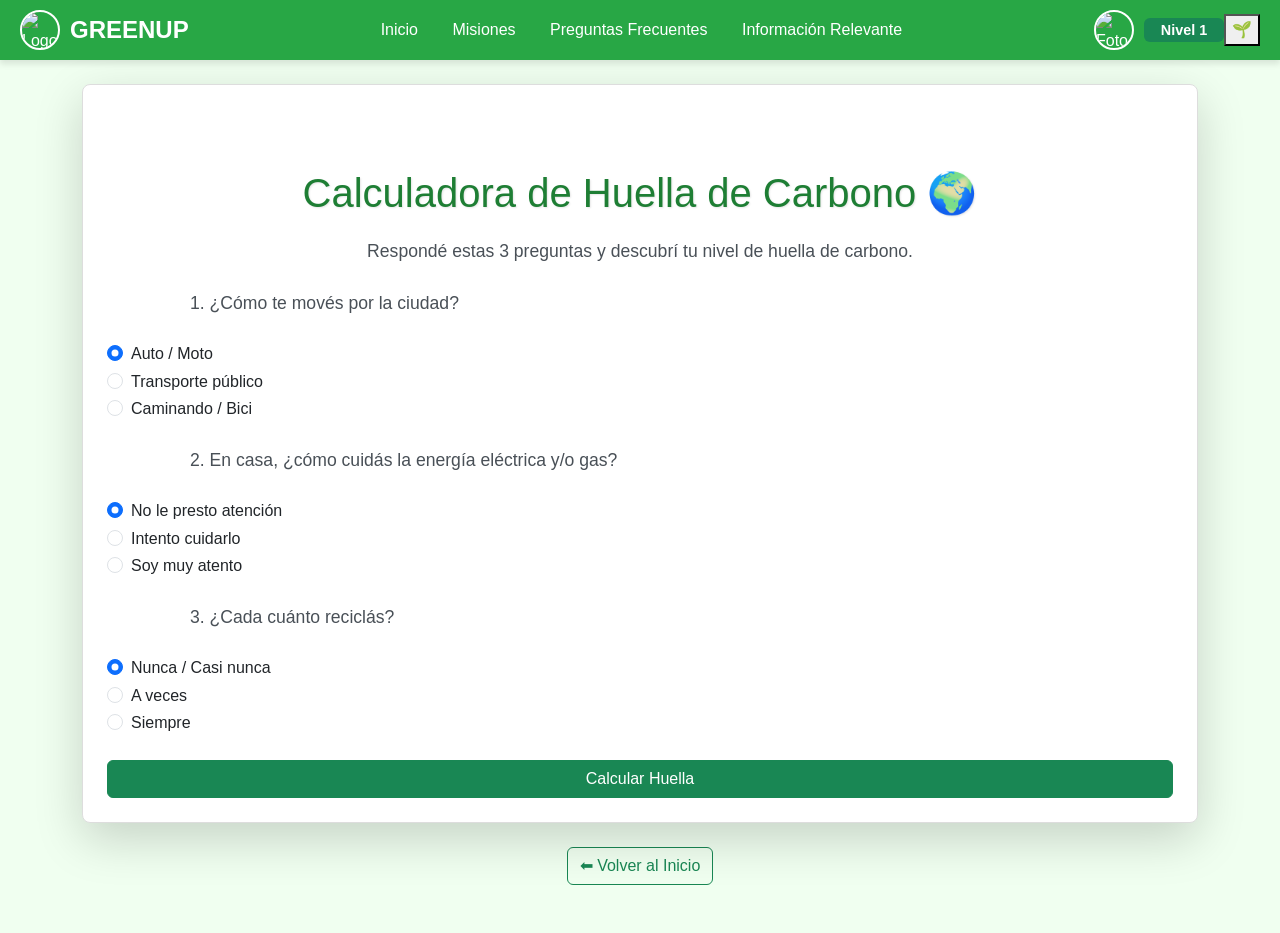
==== Nueva carpeta/calculadora.html @ bdd89250 "Create calculadora.html aca esta la calculadora" ====
<!DOCTYPE html>
<html lang="es">
<head>
    <meta charset="UTF-8">
    <meta name="viewport" content="width=device-width, initial-scale=1.0">
    <title>GREENUP - Calculadora de Huella de Carbono</title>
    <link href="https://cdn.jsdelivr.net/npm/bootstrap@5.3.3/dist/css/bootstrap.min.css" rel="stylesheet" integrity="sha384-QWTKZyjpPEjISv5WaRU9OFeRpok6YctnYmDr5pNlyT2bRjXh0JMhjY6hW+ALEwIH" crossorigin="anonymous">
    <link rel="stylesheet" href="https://cdnjs.cloudflare.com/ajax/libs/animate.css/4.1.1/animate.min.css"/>
    <link rel="stylesheet" href="style.css">
</head>
<body>

    <div class="navbar greenup-navbar animate__animated animate__fadeInDown">
        <div class="logo-container">
            <img src="imagenes/4181E3B8-1C13-4848-8590-D15F80325442.png" alt="Logo del grupo" class="img">
            <span>GREENUP</span>
        </div>
        <div class="nav-links">
            <a href="index.html">Inicio</a>
            <a href="misiones.html">Misiones</a>
            <a href="dudas.html">Preguntas Frecuentes</a>
            <a href="informacion.html">Información Relevante</a>
        </div>
        <div class="user-profile-nav">
            <img id="user-avatar" src="imagenes/default-avatar.png" alt="Foto de Perfil" class="profile-img-nav animate__animated animate__pulse" onclick="document.getElementById('file-input').click()">
            <span class="user-level-nav badge bg-success animate__animated animate__fadeIn">Nivel <span id="nav-level">1</span></span>
            <input type="file" id="file-input" style="display: none;" accept="image/*">

            <div class="ecobot-widget" id="ecobot-widget">
                <div id="ecobot-bubble" class="ecobot-bubble"></div>
                <button id="ecobot-avatar" class="ecobot-avatar" aria-label="Asistente Eco">
                    🌱
                    <span id="ecobot-badge" class="ecobot-badge"></span>
                </button>
            </div>
        </div>
    </div>

    <div class="container mt-4 main-content">

        <div class="calculator-container card p-4 shadow-lg animate__animated animate__fadeInUp">
            <h1 class="calculator-title text-center">Calculadora de Huella de Carbono 🌍</h1>
            <p class="text-center">Respondé estas 3 preguntas y descubrí tu nivel de huella de carbono.</p>

            <form id="carbon-footprint-form">

                <div class="pregunta-bloque mb-4">
                    <p class="pregunta-titulo">1. ¿Cómo te movés por la ciudad?</p>
                    <div class="form-check">
                        <input class="form-check-input" type="radio" name="movilidad" id="mov-auto" value="1" checked>
                        <label class="form-check-label" for="mov-auto">Auto / Moto</label>
                    </div>
                    <div class="form-check">
                        <input class="form-check-input" type="radio" name="movilidad" id="mov-transporte" value="2">
                        <label class="form-check-label" for="mov-transporte">Transporte público</label>
                    </div>
                    <div class="form-check">
                        <input class="form-check-input" type="radio" name="movilidad" id="mov-bici" value="3">
                        <label class="form-check-label" for="mov-bici">Caminando / Bici</label>
                    </div>
                </div>

                <div class="pregunta-bloque mb-4">
                    <p class="pregunta-titulo">2. En casa, ¿cómo cuidás la energía eléctrica y/o gas?</p>
                    <div class="form-check">
                        <input class="form-check-input" type="radio" name="energia" id="energia-no" value="1" checked>
                        <label class="form-check-label" for="energia-no">No le presto atención</label>
                    </div>
                    <div class="form-check">
                        <input class="form-check-input" type="radio" name="energia" id="energia-intento" value="2">
                        <label class="form-check-label" for="energia-intento">Intento cuidarlo</label>
                    </div>
                    <div class="form-check">
                        <input class="form-check-input" type="radio" name="energia" id="energia-atento" value="3">
                        <label class="form-check-label" for="energia-atento">Soy muy atento</label>
                    </div>
                </div>

                <div class="pregunta-bloque mb-4">
                    <p class="pregunta-titulo">3. ¿Cada cuánto reciclás?</p>
                    <div class="form-check">
                        <input class="form-check-input" type="radio" name="reciclaje" id="reciclar-nunca" value="1" checked>
                        <label class="form-check-label" for="reciclar-nunca">Nunca / Casi nunca</label>
                    </div>
                    <div class="form-check">
                        <input class="form-check-input" type="radio" name="reciclaje" id="reciclar-aveces" value="2">
                        <label class="form-check-label" for="reciclar-aveces">A veces</label>
                    </div>
                    <div class="form-check">
                        <input class="form-check-input" type="radio" name="reciclaje" id="reciclar-siempre" value="3">
                        <label class="form-check-label" for="reciclar-siempre">Siempre</label>
                    </div>
                </div>

                <button type="submit" class="btn btn-success w-100 animate__animated animate__heartBeat">Calcular Huella</button>
            </form>

            <div id="resultado" class="mt-4 p-3 border rounded text-center" style="display: none;">
                <p class="mb-1">Tu huella de carbono estimada es:</p>
                <p id="resultado-emoji" class="resultado-emoji"></p>
                <p id="resultado-texto" class="fw-bold fs-5"></p>

                <button id="btn-consejos" class="btn btn-outline-success mt-3">Ver consejos para mejorar 💡</button>
            </div>

            <div id="consejos-box" class="mt-3 p-3 rounded" style="display: none;">
                <h5>Consejos para reducir tu huella:</h5>
                <ul id="lista-consejos"></ul>
            </div>

        </div>

        <div class="text-center mt-4 mb-5">
            <a href="index.html" class="btn btn-outline-success">⬅ Volver al Inicio</a>
        </div>
    </div>

    <script src="https://cdn.jsdelivr.net/npm/bootstrap@5.3.3/dist/js/bootstrap.bundle.min.js" integrity="sha384-YvpcrYf0tY3lHB60NNkmXc5s9fDVZLESaAA55NDzOxhy9GkcIdslK1eN7N6jIeHz" crossorigin="anonymous"></script>
    <script src="script.js"></script>
</body>
</html>
---- Nueva carpeta/style.css ----
/* Importar Animate.css para usar sus clases (se asume que se agrega la librería en el HTML) */
/* @import url('https://cdnjs.cloudflare.com/ajax/libs/animate.css/4.1.1/animate.min.css'); */

body {
  margin: 0;
  font-family: 'Segoe UI', sans-serif;
  background-color: #f0fff0; /* Fondo más claro para Bootstrap */
  display: flex;
  flex-direction: column;
  align-items: center;
  min-height: 100vh;
  color: #333; 
  line-height: 1.6; 
}

/* Estilos de Tipografía */
h1, h2, h3, h4, h5, h6 {
  font-family: 'Helvetica Neue', sans-serif; 
  color: #1e7e34; /* Verde más oscuro de Bootstrap */
  text-shadow: 1px 1px 2px rgba(0,0,0,0.1); 
  margin-top: 1.5em; 
  margin-bottom: 0.5em; 
}

h1 {
  font-size: 2.5rem;
}
h2 {
  font-size: 2rem;
  border-bottom: 2px solid #28a745; /* Verde Bootstrap */
  padding-bottom: 0.3em;
}

p {
  font-size: 1.1rem; 
  max-width: 900px; /* Ancho ajustado para mejor lectura */
  margin: 0 auto 1.5rem auto; 
  text-align: justify; 
  color: #495057; /* Gris oscuro para texto */
}

/* --- BARRA DE NAVEGACIÓN (HEADER) --- */
.greenup-navbar {
    width: 100%;
    background-color: #28a745; /* Fondo verde principal */
    color: white;
    padding: 10px 20px;
    display: flex;
    justify-content: space-between;
    align-items: center;
    box-shadow: 0 4px 6px rgba(0, 0, 0, 0.1);
    position: sticky;
    top: 0;
    z-index: 1030; /* Alto z-index para que esté siempre arriba */
}

.logo-container {
    display: flex;
    align-items: center;
}

.logo-container .img {
    width: 40px;
    height: 40px;
    border-radius: 50%;
    margin-right: 10px;
    border: 2px solid white;
}

.logo-container span {
    font-size: 1.5rem;
    font-weight: bold;
    color: white;
}

.nav-links a {
    color: white;
    text-decoration: none;
    margin: 0 15px;
    transition: color 0.3s, text-shadow 0.3s;
    font-weight: 500;
}

.nav-links a:hover {
    color: #ffc107; /* Amarillo para hover */
    text-shadow: 0 0 5px rgba(255, 255, 255, 0.5);
}

/* --- PERFIL DE USUARIO Y NIVEL (NUEVO) --- */
.user-profile-nav {
    display: flex;
    align-items: center;
}

.profile-img-nav {
    width: 40px;
    height: 40px;
    border-radius: 50%;
    object-fit: cover;
    margin-right: 10px;
    cursor: pointer;
    border: 2px solid white;
    transition: transform 0.3s, box-shadow 0.3s;
}

.profile-img-nav:hover {
    transform: scale(1.1);
    box-shadow: 0 0 10px rgba(255, 255, 255, 0.8);
}

.user-level-nav {
    font-size: 0.9rem;
    padding: 5px 10px;
    min-width: 80px;
    text-align: center;
}

/* --- SECCIÓN PLANETA CURVO (NUEVO) --- */
.planet-container {
    position: relative;
    width: 300px; /* Tamaño fijo para el contenedor del planeta */
    height: 300px;
    margin: 40px auto;
}

.planet-image {
    width: 100%;
    height: 100%;
    border-radius: 50%;
    object-fit: cover;
    box-shadow: 0 0 30px rgba(40, 167, 69, 0.5); /* Sombra verde */
    transition: transform 1s;
}

.planet-image:hover {
    transform: rotate(360deg);
}

.curved-text-overlay {
    position: absolute;
    top: 50%;
    left: 50%;
    width: 150%;
    height: 150%;
    transform: translate(-50%, -50%);
    pointer-events: none; /* Permite hacer clic en el planeta */
    /* Usando la funcionalidad básica de CSS */
    display: flex;
    justify-content: center;
    align-items: center;
}

.curved-text-content {
    /* Estilo del texto */
    font-size: 1.2rem;
    font-weight: bold;
    color: #28a745;
    text-shadow: 1px 1px 0 #fff;
    
    /* El efecto curvo se simula visualmente o se requeriría una librería JS/SVG más compleja */
    /* Para el efecto curvo simple: */
    position: absolute;
    top: -30px; /* Posicionar por encima del círculo */
    /* Se podría usar transform: rotate(Xdeg) y posicionamiento para letras individuales (CSS puro es limitado) */
}


/* --- NOTICIAS Y MISIÓN (Bootstrap Enhancement) --- */
.news-card {
    transition: transform 0.3s, box-shadow 0.3s;
    overflow: hidden; /* Para que la imagen no se salga */
}

.news-card:hover {
    transform: translateY(-5px);
    box-shadow: 0 10px 20px rgba(0, 0, 0, 0.2) !important;
}

.news-img {
    height: 200px;
    object-fit: cover;
}

.mission-card {
    border-left: 5px solid #1e7e34;
    transition: background-color 0.3s;
}

.mission-card:hover {
    background-color: #e9f7ef;
}

.mission-exp {
    font-weight: bold;
    font-size: 1.1em;
}

/* --- CALCULADORA --- */
.calculator-container {
    background-color: #ffffff;
    border: 1px solid #ddd;
    border-radius: 8px;
}

#evaluacion {
    font-weight: bold;
    text-align: center;
    margin-top: 15px;
    border-radius: 5px;
}

#evaluacion.bueno {
    background-color: #d4edda;
    color: #155724;
    border: 1px solid #c3e6cb;
}

#evaluacion.regular {
    background-color: #fff3cd;
    color: #856404;
    border: 1px solid #ffeeba;
}

#evaluacion.malo {
    background-color: #f8d7da;
    color: #721c24;
    border: 1px solid #f5c6cb;
}

/* Estilos para el modal de autenticación */
.modal-content {
    border: 5px solid #28a745;
}

.btn-green-custom {
    background-color: #28a745;
    border-color: #28b649;
    transition: background-color 0.3s;
}
.btn-green-custom:hover {
    background-color: #000000;
    border-color: #1e7e34;
}

.hide-input {
    display: none;
}
.modal-content.bg-success {
    background-color: #10c23a !important; 
    border-radius: 15px;
}

.modal-header, .modal-footer {
    border-color: rgba(255, 255, 255, 0.3) !important;
}

.btn-close-white {
    filter: invert(1); 
}

#progressBar {
    transition: width 0.5s ease-in-out;
}
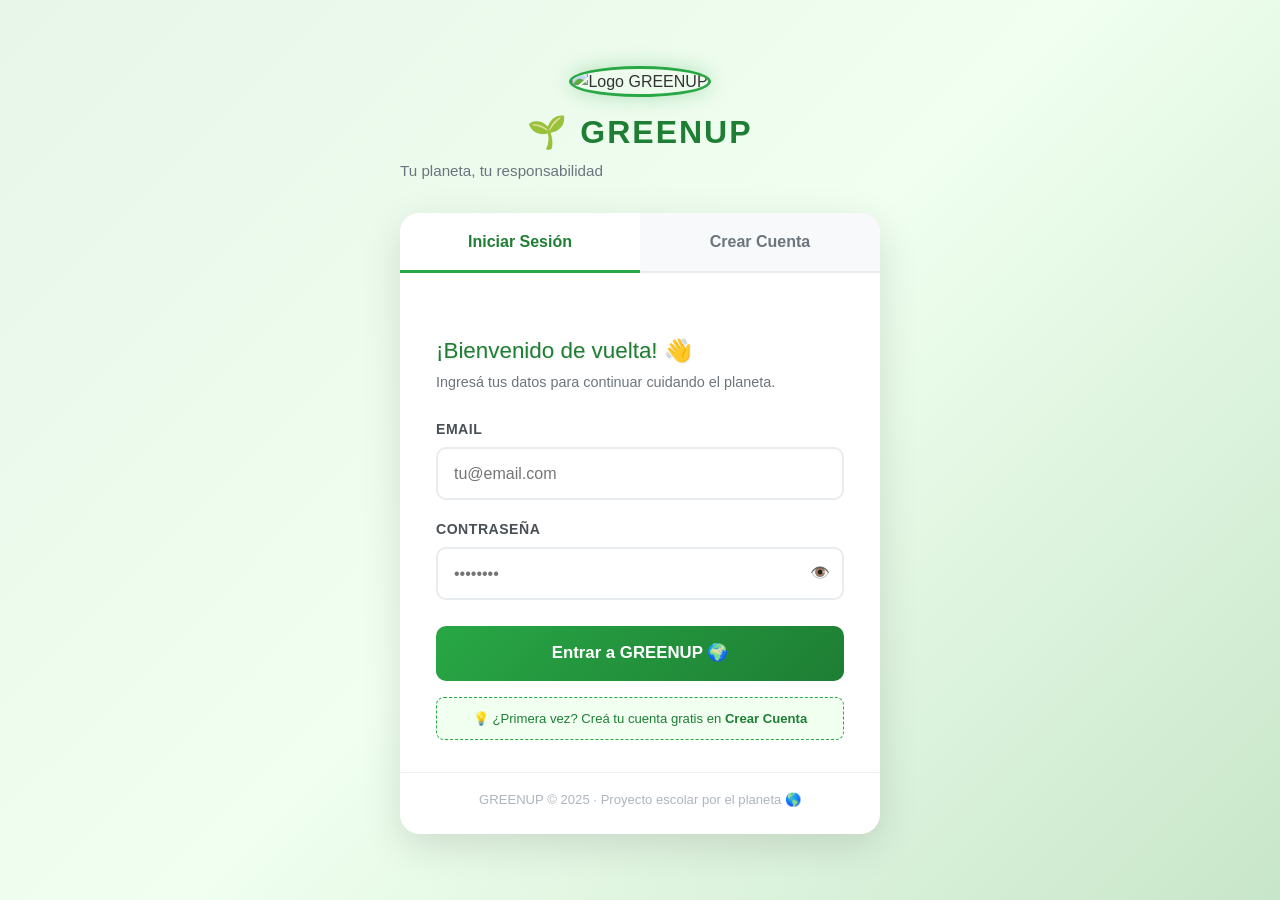
==== commit 7fb3f6b6: "Update calculadora.html" ====
--- a/Nueva carpeta/calculadora.html
+++ b/Nueva carpeta/calculadora.html
@@ -116,6 +116,7 @@
     </div>
 
     <script src="https://cdn.jsdelivr.net/npm/bootstrap@5.3.3/dist/js/bootstrap.bundle.min.js" integrity="sha384-YvpcrYf0tY3lHB60NNkmXc5s9fDVZLESaAA55NDzOxhy9GkcIdslK1eN7N6jIeHz" crossorigin="anonymous"></script>
+    <script src="auth.js"></script>
     <script src="script.js"></script>
 </body>
 </html>
--- a/Nueva carpeta/style.css
+++ b/Nueva carpeta/style.css
@@ -1,48 +1,49 @@
-/* Importar Animate.css para usar sus clases (se asume que se agrega la librería en el HTML) */
-/* @import url('https://cdnjs.cloudflare.com/ajax/libs/animate.css/4.1.1/animate.min.css'); */
+/* ============================== */
+/* --- BASE Y TIPOGRAFÍA --- */
+/* ============================== */
 
 body {
   margin: 0;
   font-family: 'Segoe UI', sans-serif;
-  background-color: #f0fff0; /* Fondo más claro para Bootstrap */
+  background-color: #f0fff0;
   display: flex;
   flex-direction: column;
   align-items: center;
   min-height: 100vh;
-  color: #333; 
-  line-height: 1.6; 
-}
-
-/* Estilos de Tipografía */
+  color: #333;
+  line-height: 1.6;
+}
+
 h1, h2, h3, h4, h5, h6 {
-  font-family: 'Helvetica Neue', sans-serif; 
-  color: #1e7e34; /* Verde más oscuro de Bootstrap */
-  text-shadow: 1px 1px 2px rgba(0,0,0,0.1); 
-  margin-top: 1.5em; 
-  margin-bottom: 0.5em; 
-}
-
-h1 {
-  font-size: 2.5rem;
-}
+  font-family: 'Helvetica Neue', sans-serif;
+  color: #1e7e34;
+  text-shadow: 1px 1px 2px rgba(0,0,0,0.1);
+  margin-top: 1.5em;
+  margin-bottom: 0.5em;
+}
+
+h1 { font-size: 2.5rem; }
 h2 {
   font-size: 2rem;
-  border-bottom: 2px solid #28a745; /* Verde Bootstrap */
+  border-bottom: 2px solid #28a745;
   padding-bottom: 0.3em;
 }
 
 p {
-  font-size: 1.1rem; 
-  max-width: 900px; /* Ancho ajustado para mejor lectura */
-  margin: 0 auto 1.5rem auto; 
-  text-align: justify; 
-  color: #495057; /* Gris oscuro para texto */
-}
-
-/* --- BARRA DE NAVEGACIÓN (HEADER) --- */
+  font-size: 1.1rem;
+  max-width: 900px;
+  margin: 0 auto 1.5rem auto;
+  text-align: justify;
+  color: #495057;
+}
+
+/* ============================== */
+/* --- NAVBAR --- */
+/* ============================== */
+
 .greenup-navbar {
     width: 100%;
-    background-color: #28a745; /* Fondo verde principal */
+    background-color: #28a745;
     color: white;
     padding: 10px 20px;
     display: flex;
@@ -51,7 +52,7 @@
     box-shadow: 0 4px 6px rgba(0, 0, 0, 0.1);
     position: sticky;
     top: 0;
-    z-index: 1030; /* Alto z-index para que esté siempre arriba */
+    z-index: 1030;
 }
 
 .logo-container {
@@ -82,11 +83,14 @@
 }
 
 .nav-links a:hover {
-    color: #ffc107; /* Amarillo para hover */
+    color: #ffc107;
     text-shadow: 0 0 5px rgba(255, 255, 255, 0.5);
 }
 
-/* --- PERFIL DE USUARIO Y NIVEL (NUEVO) --- */
+/* ============================== */
+/* --- PERFIL DE USUARIO Y NIVEL --- */
+/* ============================== */
+
 .user-profile-nav {
     display: flex;
     align-items: center;
@@ -115,10 +119,13 @@
     text-align: center;
 }
 
-/* --- SECCIÓN PLANETA CURVO (NUEVO) --- */
+/* ============================== */
+/* --- PLANETA CURVO --- */
+/* ============================== */
+
 .planet-container {
     position: relative;
-    width: 300px; /* Tamaño fijo para el contenedor del planeta */
+    width: 300px;
     height: 300px;
     margin: 40px auto;
 }
@@ -128,7 +135,7 @@
     height: 100%;
     border-radius: 50%;
     object-fit: cover;
-    box-shadow: 0 0 30px rgba(40, 167, 69, 0.5); /* Sombra verde */
+    box-shadow: 0 0 30px rgba(40, 167, 69, 0.5);
     transition: transform 1s;
 }
 
@@ -143,32 +150,28 @@
     width: 150%;
     height: 150%;
     transform: translate(-50%, -50%);
-    pointer-events: none; /* Permite hacer clic en el planeta */
-    /* Usando la funcionalidad básica de CSS */
+    pointer-events: none;
     display: flex;
     justify-content: center;
     align-items: center;
 }
 
 .curved-text-content {
-    /* Estilo del texto */
     font-size: 1.2rem;
     font-weight: bold;
     color: #28a745;
     text-shadow: 1px 1px 0 #fff;
-    
-    /* El efecto curvo se simula visualmente o se requeriría una librería JS/SVG más compleja */
-    /* Para el efecto curvo simple: */
-    position: absolute;
-    top: -30px; /* Posicionar por encima del círculo */
-    /* Se podría usar transform: rotate(Xdeg) y posicionamiento para letras individuales (CSS puro es limitado) */
-}
-
-
-/* --- NOTICIAS Y MISIÓN (Bootstrap Enhancement) --- */
+    position: absolute;
+    top: -30px;
+}
+
+/* ============================== */
+/* --- NOTICIAS Y MISIONES --- */
+/* ============================== */
+
 .news-card {
     transition: transform 0.3s, box-shadow 0.3s;
-    overflow: hidden; /* Para que la imagen no se salga */
+    overflow: hidden;
 }
 
 .news-card:hover {
@@ -195,69 +198,178 @@
     font-size: 1.1em;
 }
 
-/* --- CALCULADORA --- */
+/* ============================== */
+/* --- BOTÓN CTA CALCULADORA (index) --- */
+/* ============================== */
+
+.calc-cta-btn {
+    border-radius: 30px;
+    padding: 12px 30px;
+    font-weight: bold;
+}
+
+/* ============================== */
+/* --- MODAL DE AUTENTICACIÓN --- */
+/* ============================== */
+
+.modal-content {
+    border: 5px solid #28a745;
+}
+
+.btn-green-custom {
+    background-color: #28a745;
+    border-color: #28b649;
+    transition: background-color 0.3s;
+}
+.btn-green-custom:hover {
+    background-color: #000000;
+    border-color: #1e7e34;
+}
+
+.hide-input { display: none; }
+
+.modal-content.bg-success {
+    background-color: #10c23a !important;
+    border-radius: 15px;
+}
+
+.modal-header, .modal-footer {
+    border-color: rgba(255, 255, 255, 0.3) !important;
+}
+
+.btn-close-white { filter: invert(1); }
+
+#progressBar { transition: width 0.5s ease-in-out; }
+
+/* ============================== */
+/* --- CALCULADORA DE HUELLA --- */
+/* ============================== */
+
 .calculator-container {
     background-color: #ffffff;
     border: 1px solid #ddd;
     border-radius: 8px;
-}
-
-#evaluacion {
-    font-weight: bold;
-    text-align: center;
-    margin-top: 15px;
-    border-radius: 5px;
-}
-
-#evaluacion.bueno {
+    max-width: 650px;
+    margin: 40px auto;
+}
+
+.pregunta-titulo {
+    font-weight: bold;
+    color: #1e7e34;
+    margin-bottom: 10px;
+}
+
+.resultado-emoji {
+    font-size: 3rem;
+    margin: 5px 0;
+}
+
+#resultado.huella-alta {
+    background-color: #f8d7da;
+    border: 1px solid #f5c6cb;
+}
+
+#resultado.huella-media {
+    background-color: #fff3cd;
+    border: 1px solid #ffeeba;
+}
+
+#resultado.huella-baja {
     background-color: #d4edda;
-    color: #155724;
     border: 1px solid #c3e6cb;
 }
 
-#evaluacion.regular {
-    background-color: #fff3cd;
-    color: #856404;
-    border: 1px solid #ffeeba;
-}
-
-#evaluacion.malo {
-    background-color: #f8d7da;
-    color: #721c24;
-    border: 1px solid #f5c6cb;
-}
-
-/* Estilos para el modal de autenticación */
-.modal-content {
-    border: 5px solid #28a745;
-}
-
-.btn-green-custom {
-    background-color: #28a745;
-    border-color: #28b649;
-    transition: background-color 0.3s;
-}
-.btn-green-custom:hover {
-    background-color: #000000;
-    border-color: #1e7e34;
-}
-
-.hide-input {
+#consejos-box {
+    background-color: #e9f7ef;
+    border: 1px solid #c3e6cb;
+}
+
+#consejos-box ul { margin-bottom: 0; }
+
+/* ============================== */
+/* --- ECO: ASISTENTE DE HUELLA --- */
+/* ============================== */
+
+.ecobot-widget {
+    position: relative;
+    margin-left: 15px;
+}
+
+.ecobot-avatar {
+    width: 42px;
+    height: 42px;
+    border-radius: 50%;
+    background-color: #ffffff;
+    border: 2px solid #ffc107;
+    font-size: 1.3rem;
+    cursor: pointer;
+    display: flex;
+    align-items: center;
+    justify-content: center;
+    position: relative;
+    transition: transform 0.3s;
+    animation: ecobot-flotar 3s ease-in-out infinite;
+}
+
+.ecobot-avatar:hover { transform: scale(1.15); }
+
+.ecobot-avatar.ecobot-alerta {
+    border-color: #dc3545;
+    animation: ecobot-flotar 3s ease-in-out infinite, ecobot-shake 1.2s ease-in-out infinite alternate;
+}
+
+@keyframes ecobot-flotar {
+    0%, 100% { transform: translateY(0); }
+    50% { transform: translateY(-4px); }
+}
+
+@keyframes ecobot-shake {
+    from { box-shadow: 0 0 0 0 rgba(220,53,69,0.5); }
+    to { box-shadow: 0 0 0 8px rgba(220,53,69,0); }
+}
+
+.ecobot-badge {
+    position: absolute;
+    top: -4px;
+    right: -4px;
+    width: 18px;
+    height: 18px;
+    background-color: #dc3545;
+    color: white;
+    font-size: 0.7rem;
+    font-weight: bold;
+    border-radius: 50%;
     display: none;
-}
-.modal-content.bg-success {
-    background-color: #10c23a !important; 
-    border-radius: 15px;
-}
-
-.modal-header, .modal-footer {
-    border-color: rgba(255, 255, 255, 0.3) !important;
-}
-
-.btn-close-white {
-    filter: invert(1); 
-}
-
-#progressBar {
-    transition: width 0.5s ease-in-out;
-}+    align-items: center;
+    justify-content: center;
+    border: 2px solid white;
+}
+
+.ecobot-bubble {
+    position: absolute;
+    top: 52px;
+    right: 0;
+    width: 220px;
+    background-color: #ffffff;
+    color: #1e7e34;
+    font-size: 0.85rem;
+    font-weight: 500;
+    padding: 12px 14px;
+    border-radius: 14px;
+    box-shadow: 0 4px 12px rgba(0,0,0,0.2);
+    display: none;
+    cursor: pointer;
+    z-index: 1040;
+}
+
+.ecobot-bubble::before {
+    content: '';
+    position: absolute;
+    top: -8px;
+    right: 16px;
+    border-width: 0 8px 8px 8px;
+    border-style: solid;
+    border-color: transparent transparent #ffffff transparent;
+}
+
+.ecobot-bubble-visible { display: block; }
